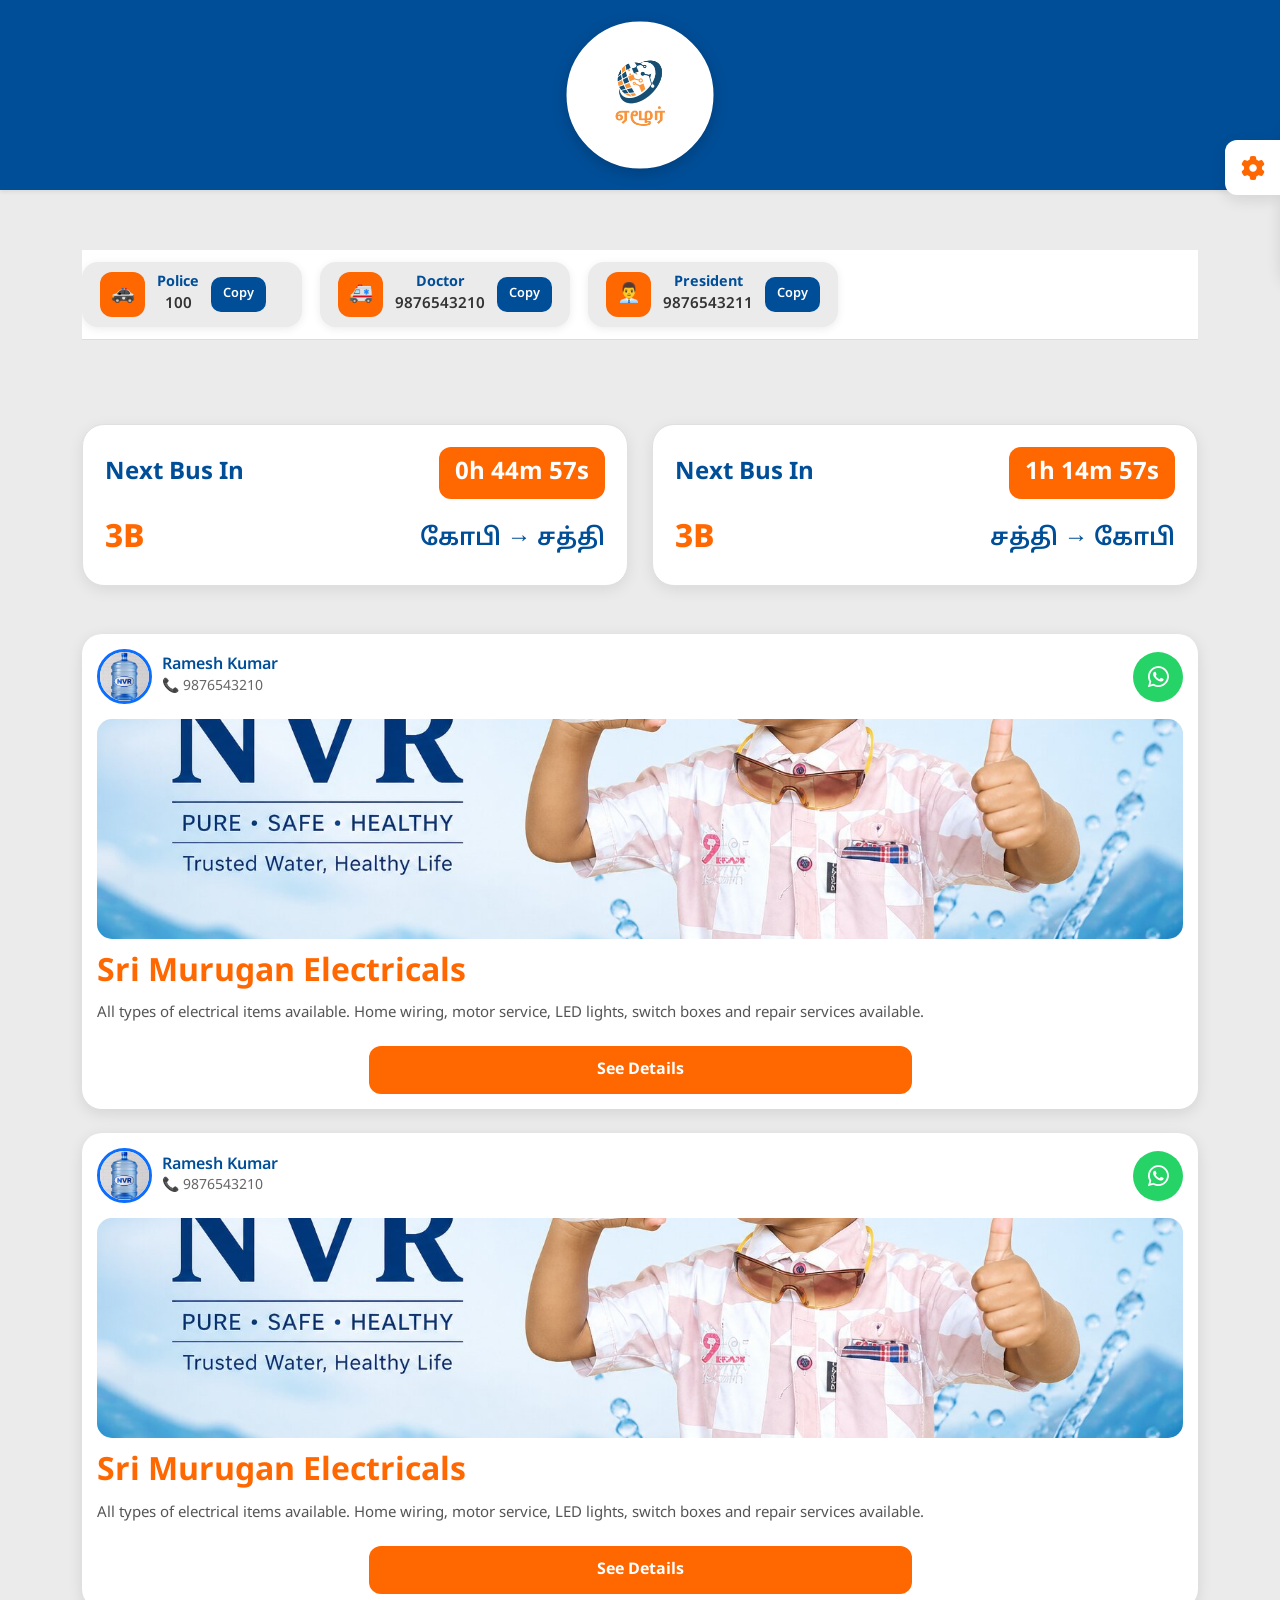
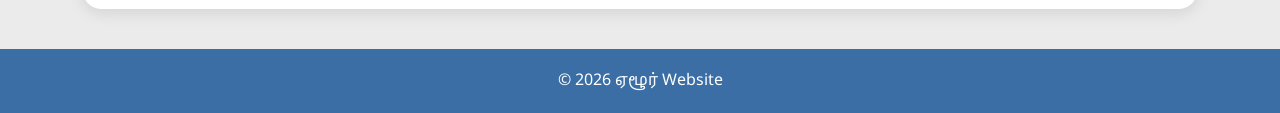
==== index.html @ 9672d37b "fixed git issue" ====
<!DOCTYPE html>
<html lang="ta">

<head>
    <meta charset="UTF-8">
    <meta name="viewport" content="width=device-width, initial-scale=1.0">

    <title>ஏழூர்</title>

    <!-- Favicon -->
    <link rel="icon" type="image/svg+xml" sizes="512x512" href="assets/images/favicon.svg">

    <!-- Bootstrap -->
    <link href="https://cdn.jsdelivr.net/npm/bootstrap@5.3.7/dist/css/bootstrap.min.css" rel="stylesheet">

    <!-- Tamil Font -->
    <link rel="preconnect" href="https://fonts.googleapis.com">
    <link rel="preconnect" href="https://fonts.gstatic.com" crossorigin>

    <link href="https://fonts.googleapis.com/css2?family=Noto+Sans+Tamil:wght@100..900&display=swap"
        rel="stylesheet">
    <!-- Font Awesome Icons -->

    <link rel="stylesheet"
        href="https://cdnjs.cloudflare.com/ajax/libs/font-awesome/6.7.2/css/all.min.css">

    <!-- CSS -->
    <link rel="stylesheet" href="style.css">
</head>

<body>

    <!-- =========================
         NAVBAR
    ========================== -->

   <nav class="navbar custom-navbar shadow-sm">

    <div class="container justify-content-center">

        <!-- Center Logo -->
        <a class="navbar-brand m-0" href="#">

            <img src="assets/images/logo.png"
                alt="ஏழூர் Logo"
                class="logo-img">

        </a>

    </div>

</nav>


    <!-- =========================
         HERO SECTION
    ========================== -->

    <section class="hero-section text-center">

        <div class="container">

         <div class="top-info-bar">

    <div class="info-scroll">

        <!-- Police -->

        <div class="info-box">

            <div class="info-icon">
                🚓
            </div>

            <div class="info-content">

                <span class="info-title">
                    Police
                </span>

                <span class="info-number">
                    100
                </span>

            </div>

            <button class="copy-btn"
                onclick="copyNumber('100')">

                Copy

            </button>

        </div>


        <!-- Doctor -->

        <div class="info-box">

            <div class="info-icon">
                🚑
            </div>

            <div class="info-content">

                <span class="info-title">
                    Doctor
                </span>

                <span class="info-number">
                    9876543210
                </span>

            </div>

            <button class="copy-btn"
                onclick="copyNumber('9876543210')">

                Copy

            </button>

        </div>


        <!-- President -->

        <div class="info-box">

            <div class="info-icon">
                👨‍💼
            </div>

            <div class="info-content">

                <span class="info-title">
                    President
                </span>

                <span class="info-number">
                    9876543211
                </span>

            </div>

            <button class="copy-btn"
                onclick="copyNumber('9876543211')">

                Copy

            </button>

        </div>

    </div>

</div>

        </div>

    </section>


    <!-- =========================
         BUS CARDS
    ========================== -->

   <section class="container py-4">

    <div class="row g-4 justify-content-center">

        <!-- CARD 1 -->

        <div class="col-12 col-md-6">

            <div class="bus-card">

                <!-- Top Row -->

                <div class="d-flex justify-content-between align-items-center mb-3">

                    <h5 class="m-0 fs-4 next-bus-text">
                        Next Bus In
                    </h5>

                    <div class="countdown">
                        10 mins
                    </div>

                </div>

                <!-- Bottom Row -->

                <div class="d-flex justify-content-between align-items-center">

                    <div class="bus-number">
                        3B
                    </div>

                    <p class="route-text fs-4 m-0">
                        கோபி → சத்தி
                    </p>

                </div>

            </div>

        </div>


        <!-- CARD 2 -->

        <div class="col-12 col-md-6">

            <div class="bus-card">

                <!-- Top Row -->

                <div class="d-flex justify-content-between align-items-center mb-3">

                    <h5 class="m-0 fs-4 next-bus-text">
                        Next Bus In
                    </h5>

                    <div class="countdown">
                        15 mins
                    </div>

                </div>

                <!-- Bottom Row -->

                <div class="d-flex justify-content-between align-items-center">

                    <div class="bus-number">
                        S2
                    </div>

                    <p class="route-text fs-4 m-0">
                        சத்தி → கோபி
                    </p>

                </div>

            </div>

        </div>

    </div>

</section>

<!-- BUSINESS CARD START -->
<div class="container my-4">
  <div class="business-card">

    <!-- Top Section -->
    <div class="business-top">

      <!-- Owner Details -->
      <div class="owner-box">
        <img src="assets/images/owner.jpg" alt="Owner" class="owner-img">

        <div class="owner-info">
          <h5>Ramesh Kumar</h5>
          <p>📞 9876543210</p>
        </div>
      </div>

      <!-- WhatsApp Button -->
      <a href="https://wa.me/919876543210" target="_blank" class="whatsapp-btn">
        <i class="fab fa-whatsapp"></i>
      </a>

    </div>

    <!-- Business Image -->
    <div class="business-image-box">
      <img src="assets/images/shop.jpg" alt="Business Image" class="business-image">
    </div>

    <!-- Business Description -->
    <div class="business-content">
      <h2>Sri Murugan Electricals</h2>

      <p>
        All types of electrical items available.
        Home wiring, motor service, LED lights,
        switch boxes and repair services available.
      </p>
    </div>
<div class="details-btn-box">

    <a href="businessdetails.html" class="details-btn">
        See Details
    </a>

</div>
  </div>
</div>
<div class="container my-4">
  <div class="business-card">

    <!-- Top Section -->
    <div class="business-top">

      <!-- Owner Details -->
      <div class="owner-box">
        <img src="assets/images/owner.jpg" alt="Owner" class="owner-img">

        <div class="owner-info">
          <h5>Ramesh Kumar</h5>
          <p>📞 9876543210</p>
        </div>
      </div>

      <!-- WhatsApp Button -->
      <a href="https://wa.me/919876543210" target="_blank" class="whatsapp-btn">
        <i class="fab fa-whatsapp"></i>
      </a>

    </div>

    <!-- Business Image -->
    <div class="business-image-box">
      <img src="assets/images/shop.jpg" alt="Business Image" class="business-image">
    </div>

    <!-- Business Description -->
    <div class="business-content">
      <h2>Sri Murugan Electricals</h2>

      <p>
        All types of electrical items available.
        Home wiring, motor service, LED lights,
        switch boxes and repair services available.
      </p>
    </div>
<div class="details-btn-box">

    <a href="businessdetails.html" class="details-btn">
        See Details
    </a>

</div>
  </div>
</div>
<!-- BUSINESS CARD END -->
<!-- =========================
     THEME TOGGLER
========================= -->

<div class="theme-toggler">

    <!-- Toggle Button -->

    <div class="toggle-btn">

        <i class="fas fa-cog"></i>

    </div>

    <h3>Choose Color</h3>

    <div class="buttons">

        <div class="theme-btn"
            style="background:#3867d6;"
            data-color="#3867d6">
        </div>

        <div class="theme-btn"
            style="background:#f7b731;"
            data-color="#f7b731">
        </div>

        <div class="theme-btn"
            style="background:#ff0033;"
            data-color="#ff0033">
        </div>

        <div class="theme-btn"
            style="background:#20bf6b;"
            data-color="#20bf6b">
        </div>

        <div class="theme-btn"
            style="background:#fa8231;"
            data-color="#fa8231">
        </div>

        <div class="theme-btn"
            style="background:#FC427B;"
            data-color="#FC427B">
        </div>

    </div>

</div>
    <!-- =========================
         FOOTER
    ========================== -->

    <footer class="footer">

        <div class="container">

            © 2026 ஏழூர் Website

        </div>

    </footer>

<script src="js/bus-data.js"></script>
<script src="js/script.js"></script>
    <!-- Bootstrap JS -->

    <script src="https://cdn.jsdelivr.net/npm/bootstrap@5.3.7/dist/js/bootstrap.bundle.min.js"></script>

</body>

</html>
---- style.css ----
/* ===================================
   COLOR PALETTE
=================================== */

:root {

  --pumpkin-spice: #ff6700;
  --platinum: #ebebeb;
  --silver: #c0c0c0;
  --cornflower-ocean: #3a6ea5;
  --steel-azure: #004e98;

  --main-bg-color: var(--platinum);
  --text-color: var(--steel-azure);

  --navbar-bg: var(--steel-azure);
  --navbar-text: #ffffff;

  --card-bg: #ffffff;
  --card-text: var(--steel-azure);
  --card-border: var(--silver);

  --button-bg: var(--pumpkin-spice);
  --button-text: #ffffff;

  --footer-bg: var(--cornflower-ocean);
  --footer-text: #ffffff;

}


/* ===================================
   GLOBAL
=================================== */

body {

  background: var(--main-bg-color);
  color: var(--text-color);

  font-family: 'Noto Sans Tamil', sans-serif;

}


/* ===================================
   NAVBAR
=================================== */

.custom-navbar {

    background: var(--navbar-bg);
    padding: 20px 0;

}
.navbar-brand {

    display: flex;
    justify-content: center;
    align-items: center;

}


.logo-img {

    width: 140px;
    height: 140px;

    object-fit: cover;

    transform: scale(1.05);

    border-radius: 100px;

    border: 4px solid white;

    padding: 6px;

    background: white;

    box-shadow: 0 4px 15px rgba(0,0,0,0.2);

}

.logo-title {

    color: white;
    font-weight: 700;
    font-size: 1.8rem;
    text-align: center;

}

.logo-subtitle {

  color: #dfefff;

}

.nav-link {

  color: white !important;
  font-weight: 500;

}

.nav-link:hover {

  color: var(--pumpkin-spice) !important;

}


/* ===================================
   HERO SECTION
=================================== */

.hero-section {

  padding: 60px 20px;

}

.hero-title {

  font-size: 2.2rem;
  font-weight: 800;

  color: var(--steel-azure);

}

.hero-text {

  font-size: 1rem;
  color: #555;

}


/* =========================
   BUS CARD
========================= */

.bus-card {

    background: white;

    padding: 22px;

    border-radius: 22px;

    box-shadow: 0 4px 15px rgba(0,0,0,0.08);

    border: 1px solid #e0e0e0;

}


/* Next Bus Text */

.next-bus-text {

    color: var(--steel-azure);

    font-weight: 700;

    font-size: 1rem;

}


/* Countdown Highlight */

.countdown {

    background: var(--pumpkin-spice);

    color: white;

    padding: 8px 16px;

    border-radius: 12px;

    font-size: 1.5rem;

    font-weight: 700;

}


/* Bus Number */

.bus-number {

    color: var(--pumpkin-spice);

    font-size: 2rem;

    font-weight: 800;

}


/* Route */

.route-text {

    color: var(--steel-azure);

    font-size: 1rem;

    font-weight: 600;

}


/* =========================
   INFO SLIDER
========================= */

.info-slider {

    height: 50px;

    overflow: hidden;

    background: white;

    border-bottom: 1px solid #ddd;

    position: relative;

}


/* Moving Container */

.info-track {

    display: flex;

    flex-direction: column;

    animation: verticalSlide 12s infinite;

}


/* =========================
   TOP INFO BAR
========================= */

.top-info-bar {

    width: 100%;

    overflow: hidden;

    background: white;

    border-bottom: 1px solid #ddd;

    padding: 12px 0;

}


/* Horizontal Moving */

.info-scroll {

    display: flex;

    width: max-content;

    animation: scrollLeft 20s linear infinite;

}
.copy-btn {

    border: none;

    background: var(--steel-azure);

    color: white;

    padding: 8px 12px;

    border-radius: 10px;

    font-size: 0.8rem;

    font-weight: 600;

    cursor: pointer;

    transition: 0.3s;

}

.copy-btn:hover {

    transform: scale(1.05);

}


.info-scroll:hover {

    animation-play-state: paused;

}
.info-scroll {

    display: flex;

    width: max-content;

    animation: scrollLeft 20s linear infinite;

}
/* Each Box */

.info-box {

    display: flex;

    align-items: center;

    gap: 12px;

    background: var(--platinum);

    padding: 10px 18px;

    border-radius: 16px;

    margin-right: 18px;

    min-width: 220px;

    box-shadow: 0 2px 8px rgba(0,0,0,0.08);

}


/* Icon */

.info-icon {

    width: 45px;

    height: 45px;

    display: flex;

    align-items: center;

    justify-content: center;

    background: var(--pumpkin-spice);

    color: white;

    border-radius: 12px;

    font-size: 1.2rem;

}


/* Text Area */

.info-content {

    display: flex;

    flex-direction: column;

}


/* Title */

.info-title {

    font-size: 0.9rem;

    font-weight: 700;

    color: var(--steel-azure);

}


/* Number */

.info-number {

    font-size: 0.95rem;

    font-weight: 600;

    color: #333;

}


/* Animation */

@keyframes scrollLeft {

    from {

        transform: translateX(100%);

    }

    to {

        transform: translateX(-100%);

    }

}


/* Mobile */

@media(max-width:768px){

    .info-box {

        min-width: 190px;

        padding: 8px 14px;

    }

}

/* ===================================
   FOOTER
=================================== */

.footer {

  background: var(--footer-bg);

  color: var(--footer-text);

  text-align: center;

  padding: 20px;

  margin-top: 40px;

}


/* ===================================
   MOBILE RESPONSIVE
=================================== */

@media(max-width:768px){

  .hero-title {

    font-size: 1.8rem;

  }

  .logo-title {

    font-size: 1.2rem;

  }
    .bus-number {

        font-size: 1.7rem;

    }

    .route-text {

        font-size: 0.9rem;

    }

}
/* =========================
   THEME TOGGLER
========================= */

.theme-toggler {

    position: fixed;

    top: 120px;

    right: -220px;

    background: white;

    width: 220px;

    padding: 20px;

    border-radius: 20px 0 0 20px;

    box-shadow: 0 5px 15px rgba(0,0,0,0.1);

    transition: 0.4s;

    z-index: 9999;

}


/* Active Open */

.theme-toggler.active {

    right: 0;

}


/* Gear Button */

.toggle-btn {

    position: absolute;

    top: 20px;

    left: -55px;

    width: 55px;

    height: 55px;

    background: white;

    display: flex;

    align-items: center;

    justify-content: center;

    border-radius: 12px 0 0 12px;

    cursor: pointer;

    box-shadow: 0 5px 15px rgba(0,0,0,0.1);

}


/* Gear Icon */

.toggle-btn i {

    font-size: 1.5rem;

    color: var(--pumpkin-spice);

    animation: rotate 3s linear infinite;

}


/* Rotation */

@keyframes rotate {

    100% {

        transform: rotate(360deg);

    }

}


/* Title */

.theme-toggler h3 {

    font-size: 1rem;

    margin-bottom: 15px;

    color: #333;

}


/* Color Buttons */

.buttons {

    display: flex;

    flex-wrap: wrap;

    gap: 10px;

}


/* Single Color */

.theme-btn {

    width: 40px;

    height: 40px;

    border-radius: 50%;

    cursor: pointer;

    border: 3px solid white;

    box-shadow: 0 2px 10px rgba(0,0,0,0.1);

    transition: 0.3s;

}

.theme-btn:hover {

    transform: scale(1.1);

}
/* =========================
   MOBILE THEME TOGGLER
========================= */

@media(max-width:768px){

    .theme-toggler{

        width: 180px;

        right: -180px;

        top: 100px;

        padding: 15px;

    }

    .theme-toggler.active{

        right: 0;

    }

    .toggle-btn{

        width: 45px;

        height: 45px;

        left: -45px;

    }

    .toggle-btn i{

        font-size: 1.2rem;

    }

    .theme-btn{

        width: 35px;

        height: 35px;

    }

}
.business-card {
    background: #ffffff;
    border-radius: 20px;
    padding: 15px;
    box-shadow: 0 4px 15px rgba(0,0,0,0.1);
    overflow: hidden;
    transition: 0.3s;
}

.business-card:hover {
    transform: translateY(-5px);
}

.business-top {
    display: flex;
    justify-content: space-between;
    align-items: center;
    margin-bottom: 15px;
}

.owner-box {
    display: flex;
    align-items: center;
}

.owner-img {
    width: 55px;
    height: 55px;
    border-radius: 50%;
    object-fit: cover;
    border: 3px solid #0d6efd;
}

.owner-info {
    margin-left: 10px;
}

.owner-info h5 {
    margin: 0;
    font-size: 16px;
    font-weight: 600;
}

.owner-info p {
    margin: 0;
    color: #666;
    font-size: 14px;
}

.whatsapp-btn {
    width: 50px;
    height: 50px;
    background: #25D366;
    color: white;
    border-radius: 50%;
    display: flex;
    align-items: center;
    justify-content: center;
    text-decoration: none;
    font-size: 24px;
    transition: 0.3s;
}

.whatsapp-btn:hover {
    background: #1ebe5d;
    color: white;
}

.business-image-box {
    width: 100%;
    height: 220px;
    overflow: hidden;
    border-radius: 15px;
}

.business-image {
    width: 100%;
    height: 100%;
    object-fit: cover;
}

.business-content {
    padding-top: 15px;
}

.business-content h2 {
    color: var(--pumpkin-spice);
    font-weight: 700;
    margin-bottom: 10px;
}

.business-content p {
    color: #555;
    font-size: 15px;
    line-height: 1.6;
}
.details-btn{
    width:50%;
    display:inline-block;
    text-align:center;
    text-decoration:none;
    border:none;
    padding:12px;
    border-radius:12px;
    background:var(--button-bg);
    color:var(--button-text);
    font-weight:700;
    transition:0.3s;
}
.details-btn-box{
    margin-top:20px;
    display:flex;
    justify-content:center;
}

.details-btn:hover{
    opacity:0.9;
    color:var(--button-text);
}
.card-link{
    text-decoration:none;
    display:block;
}

.card-link:hover{
    text-decoration:none;
}
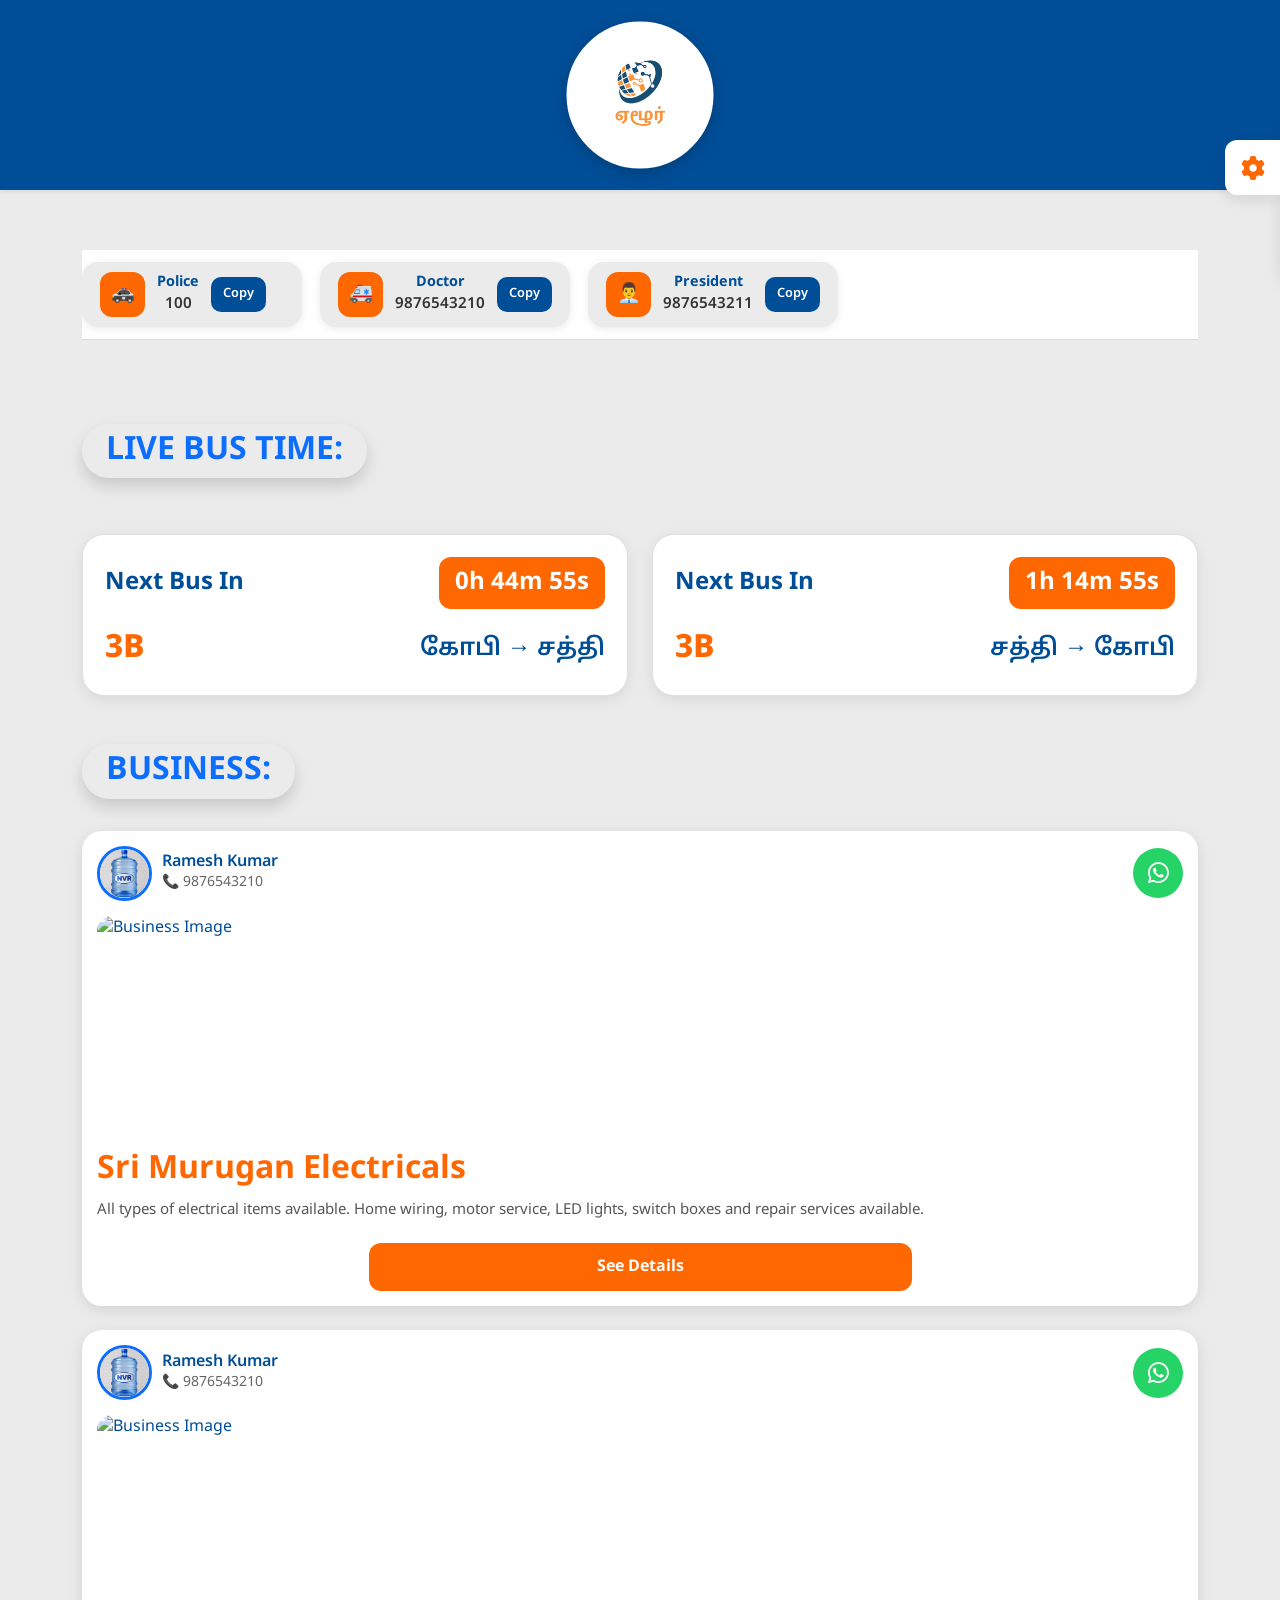
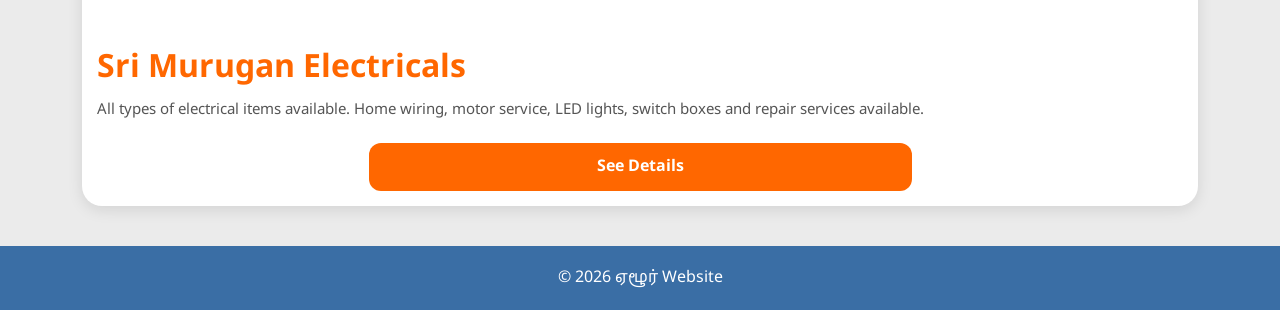
==== commit 76947cea: "TITLE added" ====
--- a/index.html
+++ b/index.html
@@ -165,7 +165,13 @@
     <!-- =========================
          BUS CARDS
     ========================== -->
-
+<div class="container text-start my-4">
+
+    <h2 class="fw-bold text-primary d-inline-block px-4 py-2 rounded-pill shadow">
+        LIVE BUS TIME:
+    </h2>
+
+</div>
    <section class="container py-4">
 
     <div class="row g-4 justify-content-center">
@@ -250,7 +256,13 @@
     </div>
 
 </section>
-
+<div class="container text-start my-4">
+
+    <h2 class="fw-bold text-primary d-inline-block px-4 py-2 rounded-pill shadow">
+        BUSINESS:
+    </h2>
+
+</div>
 <!-- BUSINESS CARD START -->
 <div class="container my-4">
   <div class="business-card">
@@ -277,7 +289,7 @@
 
     <!-- Business Image -->
     <div class="business-image-box">
-      <img src="assets/images/shop.jpg" alt="Business Image" class="business-image">
+      <img src="assets/images/nvrbanner.jpeg" alt="Business Image" class="business-image">
     </div>
 
     <!-- Business Description -->
@@ -324,7 +336,7 @@
 
     <!-- Business Image -->
     <div class="business-image-box">
-      <img src="assets/images/shop.jpg" alt="Business Image" class="business-image">
+      <img src="assets/images/nvrbanner.jpeg" alt="Business Image" class="business-image">
     </div>
 
     <!-- Business Description -->
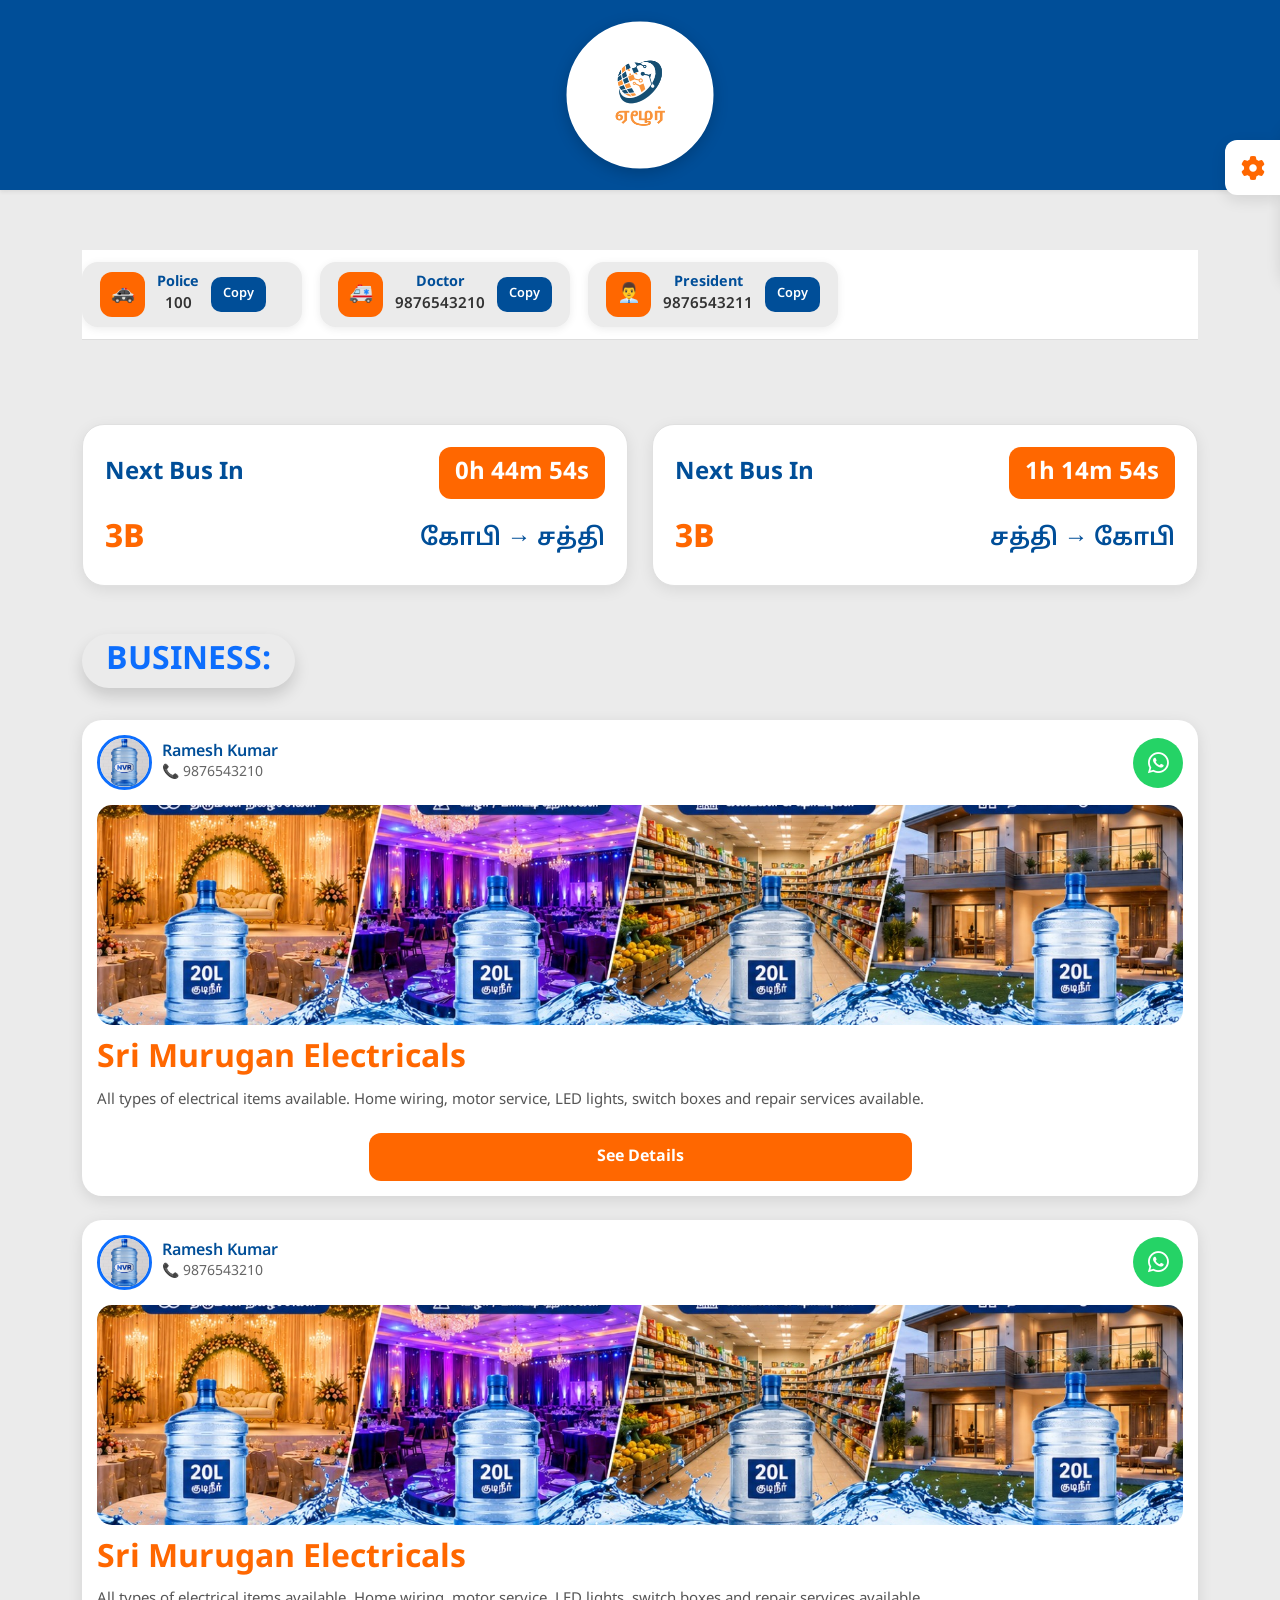
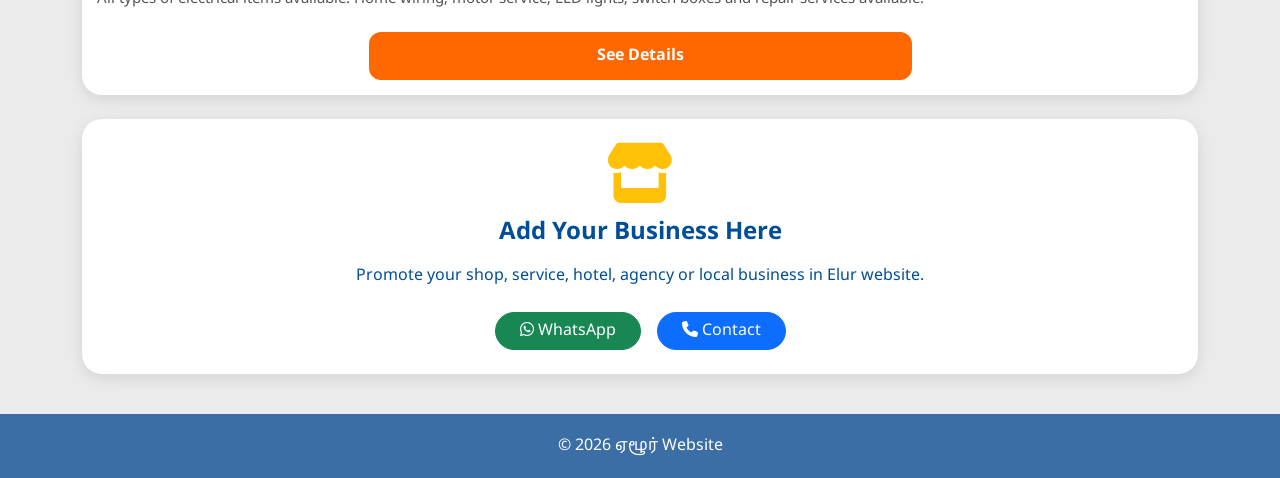
==== commit 4780f26a: "image link" ====
--- a/index.html
+++ b/index.html
@@ -165,11 +165,7 @@
     <!-- =========================
          BUS CARDS
     ========================== -->
-<div class="container text-start my-4">
-
-    <h2 class="fw-bold text-primary d-inline-block px-4 py-2 rounded-pill shadow">
-        LIVE BUS TIME:
-    </h2>
+
 
 </div>
    <section class="container py-4">
@@ -271,6 +267,7 @@
     <div class="business-top">
 
       <!-- Owner Details -->
+       
       <div class="owner-box">
         <img src="assets/images/owner.jpg" alt="Owner" class="owner-img">
 
@@ -288,10 +285,11 @@
     </div>
 
     <!-- Business Image -->
+     <a href="businessdetails.html" class="image-link">
     <div class="business-image-box">
       <img src="assets/images/nvrbanner.jpeg" alt="Business Image" class="business-image">
     </div>
-
+</a>
     <!-- Business Description -->
     <div class="business-content">
       <h2>Sri Murugan Electricals</h2>
@@ -335,10 +333,11 @@
     </div>
 
     <!-- Business Image -->
+      <a href="businessdetails.html" class="image-link">
     <div class="business-image-box">
       <img src="assets/images/nvrbanner.jpeg" alt="Business Image" class="business-image">
     </div>
-
+</a>
     <!-- Business Description -->
     <div class="business-content">
       <h2>Sri Murugan Electricals</h2>
@@ -358,6 +357,54 @@
 </div>
   </div>
 </div>
+<!-- EMPTY BUSINESS CARD -->
+<div class="container my-4">
+
+    <div class="business-card text-center p-4">
+
+        <!-- ICON -->
+        <div class="mb-3">
+            <i class="fas fa-store business-empty-icon"></i>
+        </div>
+
+        <!-- TITLE -->
+        <h4 class="fw-bold mb-3">
+            Add Your Business Here
+        </h4>
+
+        <!-- DESCRIPTION -->
+        <p class="mb-4">
+            Promote your shop, service, hotel,
+            agency or local business in Elur website.
+        </p>
+
+        <!-- BUTTONS -->
+        <div class="d-flex justify-content-center gap-3 flex-wrap">
+
+            <!-- WHATSAPP -->
+            <a href="https://wa.me/919876543210"
+               target="_blank"
+               class="btn btn-success px-4 rounded-pill">
+
+                <i class="fab fa-whatsapp"></i>
+                WhatsApp
+
+            </a>
+
+            <!-- CALL -->
+            <a href="tel:9876543210"
+               class="btn btn-primary px-4 rounded-pill">
+
+                <i class="fas fa-phone"></i>
+                Contact
+
+            </a>
+
+        </div>
+
+    </div>
+
+</div>
 <!-- BUSINESS CARD END -->
 <!-- =========================
      THEME TOGGLER
--- a/style.css
+++ b/style.css
@@ -704,7 +704,21 @@
     align-items: center;
     margin-bottom: 15px;
 }
-
+.business-card{
+    background: var(--card-bg);
+    border-radius: 20px;
+    box-shadow: 0 4px 15px rgba(0,0,0,0.1);
+    transition: 0.3s;
+}
+.image-link{
+    display:block;
+    text-decoration:none;
+}
+
+.business-empty-icon{
+    font-size: 60px;
+    color: #ffc107;
+}
 .owner-box {
     display: flex;
     align-items: center;
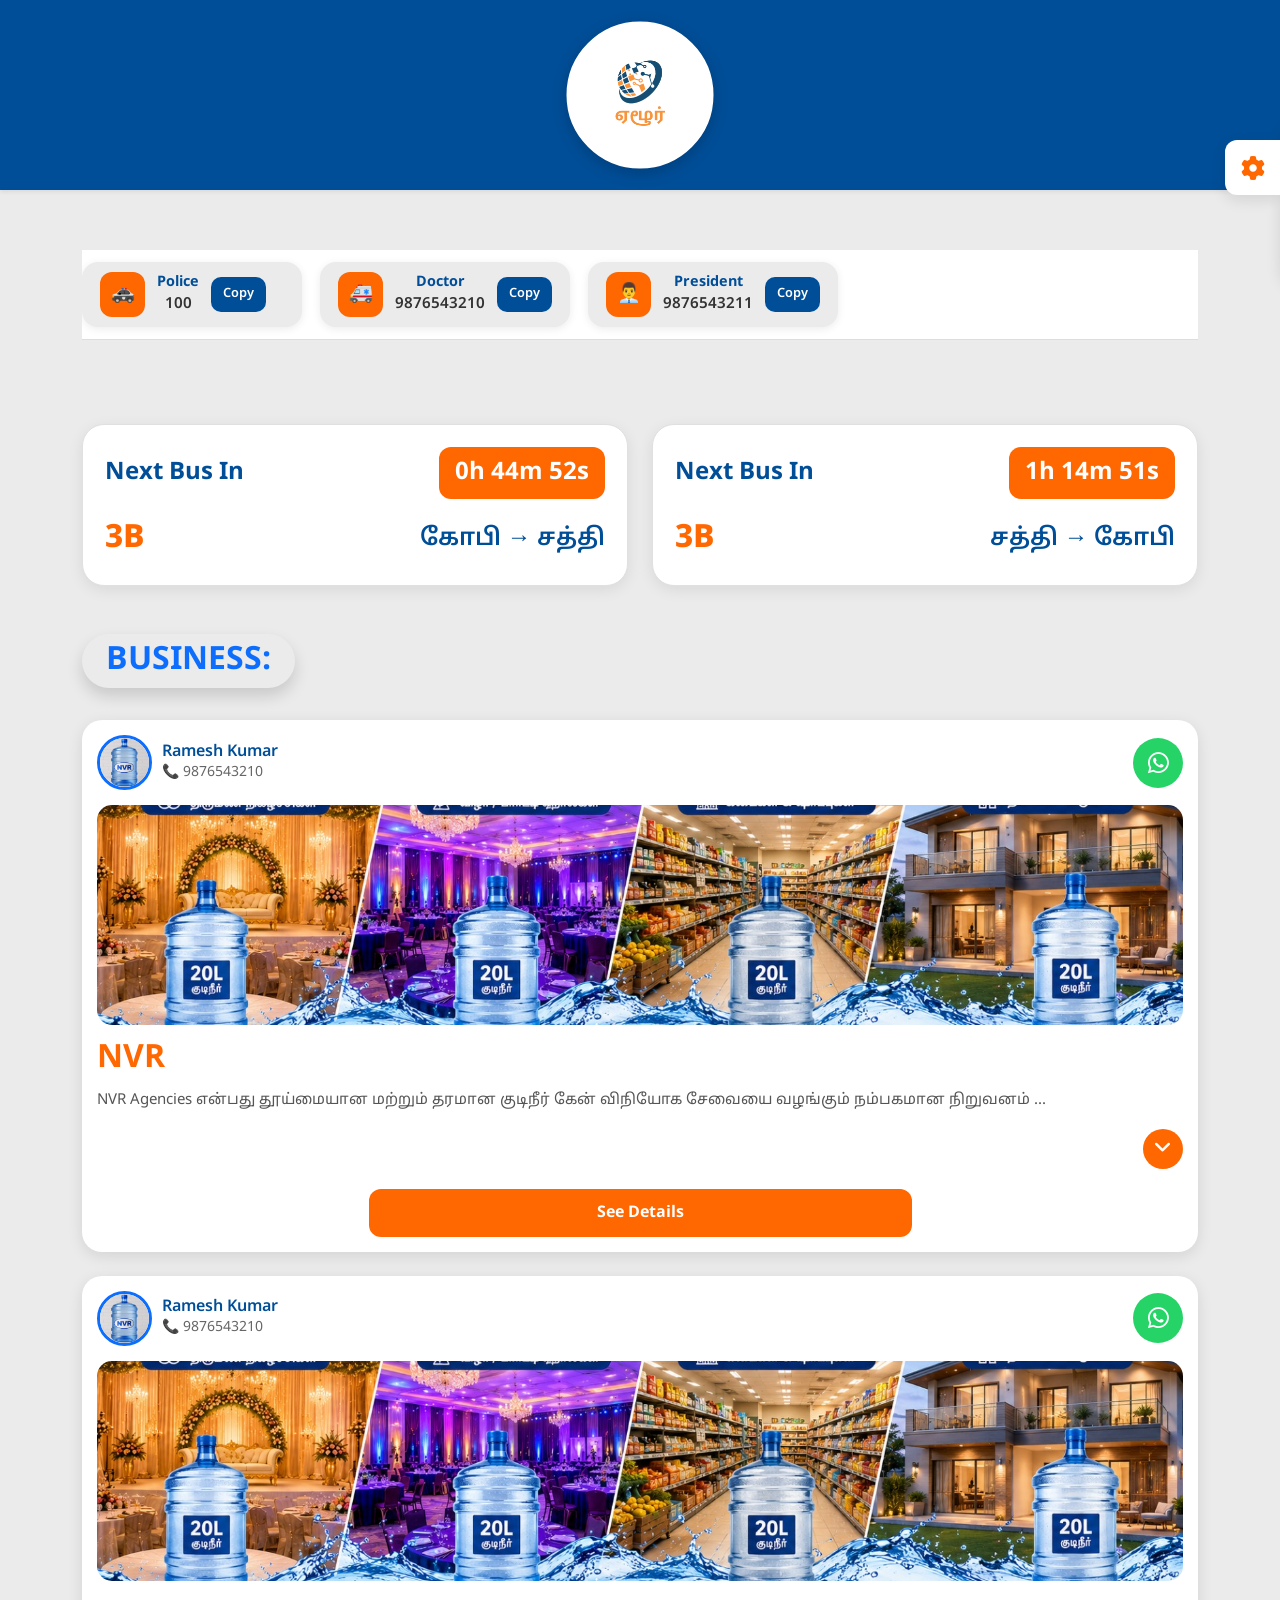
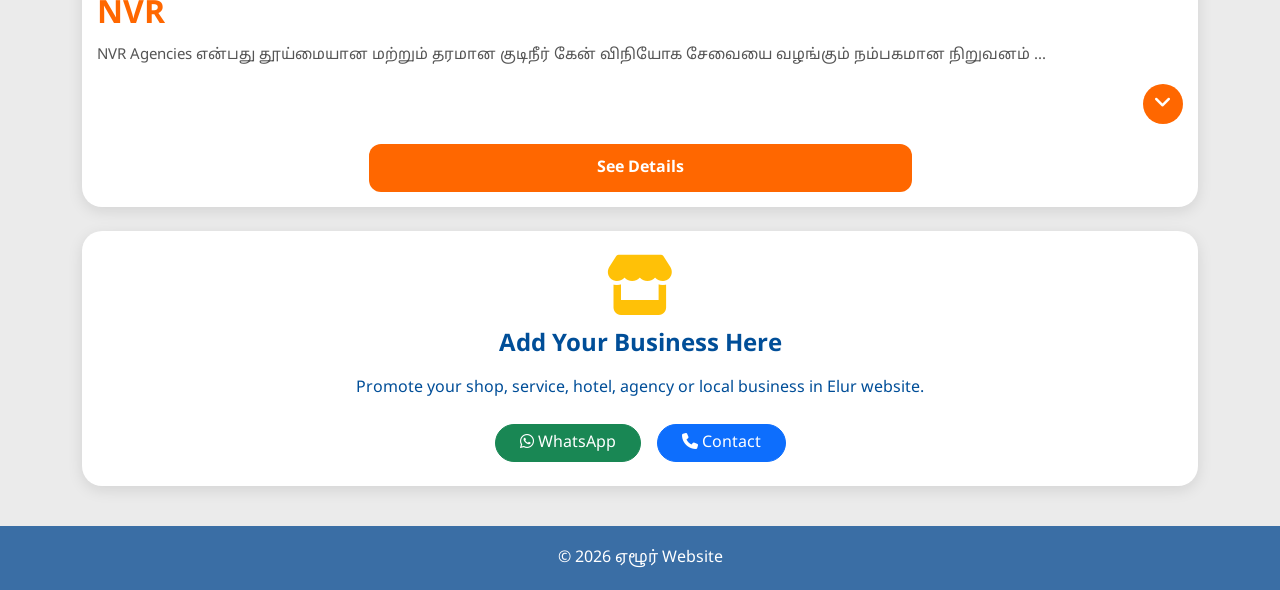
==== commit 7c3ae75f: "toggle added" ====
--- a/index.html
+++ b/index.html
@@ -292,13 +292,25 @@
 </a>
     <!-- Business Description -->
     <div class="business-content">
-      <h2>Sri Murugan Electricals</h2>
-
-      <p>
-        All types of electrical items available.
-        Home wiring, motor service, LED lights,
-        switch boxes and repair services available.
+      <h2>NVR</h2>
+
+      <p class="business-text">
+        NVR Agencies என்பது தூய்மையான மற்றும் தரமான குடிநீர் கேன் விநியோக சேவையை வழங்கும் நம்பகமான நிறுவனம் 
+          <span id="dots">...</span>
+          <span id="moreText" style="display:none;">
+
+           ஆகும். வீடுகள், அலுவலகங்கள், கடைகள் மற்றும் நிகழ்ச்சிகளுக்கு பாதுகாப்பான குடிநீர் கேன்கள் நேரத்திற்கு சரியாக வழங்கப்படுகின்றன. வாடிக்கையாளர் நம்பிக்கை மற்றும் சுத்தமான சேவை என்பவற்றை முதன்மையாகக் கொண்டு எங்கள் நிறுவனம் செயல்படுகிறது. 20 லிட்டர் குடிநீர் கேன்கள் சிறந்த தரத்தில் குறைந்த விலையில் கிடைக்கின்றன. வேகமான டெலிவரி, மரியாதையான சேவை மற்றும் தொடர்ந்து கிடைக்கும் நீர் வசதி மூலம் பலரும் எங்களை நம்பிக்கையுடன் தேர்வு செய்கிறார்கள். NVR Agencies உங்கள் தினசரி குடிநீர் தேவைகளுக்கு எப்போதும் நம்பிக்கையுடன் சேவை செய்ய தயாராக உள்ளது.</span>
       </p>
+      <!-- TOGGLE BUTTON -->
+<div class="text-end mt-2">
+
+    <button id="toggleBtn" class="toggle-icon-btn">
+
+        <i class="fas fa-angle-down"></i>
+
+    </button>
+
+</div>
     </div>
 <div class="details-btn-box">
 
@@ -316,6 +328,7 @@
     <div class="business-top">
 
       <!-- Owner Details -->
+       
       <div class="owner-box">
         <img src="assets/images/owner.jpg" alt="Owner" class="owner-img">
 
@@ -333,20 +346,32 @@
     </div>
 
     <!-- Business Image -->
-      <a href="businessdetails.html" class="image-link">
+     <a href="businessdetails.html" class="image-link">
     <div class="business-image-box">
       <img src="assets/images/nvrbanner.jpeg" alt="Business Image" class="business-image">
     </div>
 </a>
     <!-- Business Description -->
     <div class="business-content">
-      <h2>Sri Murugan Electricals</h2>
-
-      <p>
-        All types of electrical items available.
-        Home wiring, motor service, LED lights,
-        switch boxes and repair services available.
+      <h2>NVR</h2>
+
+      <p class="business-text">
+        NVR Agencies என்பது தூய்மையான மற்றும் தரமான குடிநீர் கேன் விநியோக சேவையை வழங்கும் நம்பகமான நிறுவனம் 
+          <span id="dots">...</span>
+          <span id="moreText" style="display:none;">
+
+           ஆகும். வீடுகள், அலுவலகங்கள், கடைகள் மற்றும் நிகழ்ச்சிகளுக்கு பாதுகாப்பான குடிநீர் கேன்கள் நேரத்திற்கு சரியாக வழங்கப்படுகின்றன. வாடிக்கையாளர் நம்பிக்கை மற்றும் சுத்தமான சேவை என்பவற்றை முதன்மையாகக் கொண்டு எங்கள் நிறுவனம் செயல்படுகிறது. 20 லிட்டர் குடிநீர் கேன்கள் சிறந்த தரத்தில் குறைந்த விலையில் கிடைக்கின்றன. வேகமான டெலிவரி, மரியாதையான சேவை மற்றும் தொடர்ந்து கிடைக்கும் நீர் வசதி மூலம் பலரும் எங்களை நம்பிக்கையுடன் தேர்வு செய்கிறார்கள். NVR Agencies உங்கள் தினசரி குடிநீர் தேவைகளுக்கு எப்போதும் நம்பிக்கையுடன் சேவை செய்ய தயாராக உள்ளது.</span>
       </p>
+      <!-- TOGGLE BUTTON -->
+<div class="text-end mt-2">
+
+    <button id="toggleBtn" class="toggle-icon-btn">
+
+        <i class="fas fa-angle-down"></i>
+
+    </button>
+
+</div>
     </div>
 <div class="details-btn-box">
 
--- a/style.css
+++ b/style.css
@@ -813,7 +813,21 @@
     display:flex;
     justify-content:center;
 }
-
+.toggle-icon-btn{
+    width:40px;
+    height:40px;
+    border:none;
+    border-radius:50%;
+    background:var(--button-bg);
+    color:white;
+    font-size:20px;
+    transition:0.3s;
+}
+
+
+.toggle-icon-btn:hover{
+    transform:scale(1.1);
+}
 .details-btn:hover{
     opacity:0.9;
     color:var(--button-text);
@@ -825,4 +839,21 @@
 
 .card-link:hover{
     text-decoration:none;
+}
+.back-home-btn{
+    display:inline-flex;
+    align-items:center;
+    gap:8px;
+    text-decoration:none;
+    background:#0d6efd;
+    color:white;
+    padding:10px 18px;
+    border-radius:12px;
+    font-weight:600;
+    transition:0.3s;
+}
+
+.back-home-btn:hover{
+    background:#084298;
+    color:white;
 }
